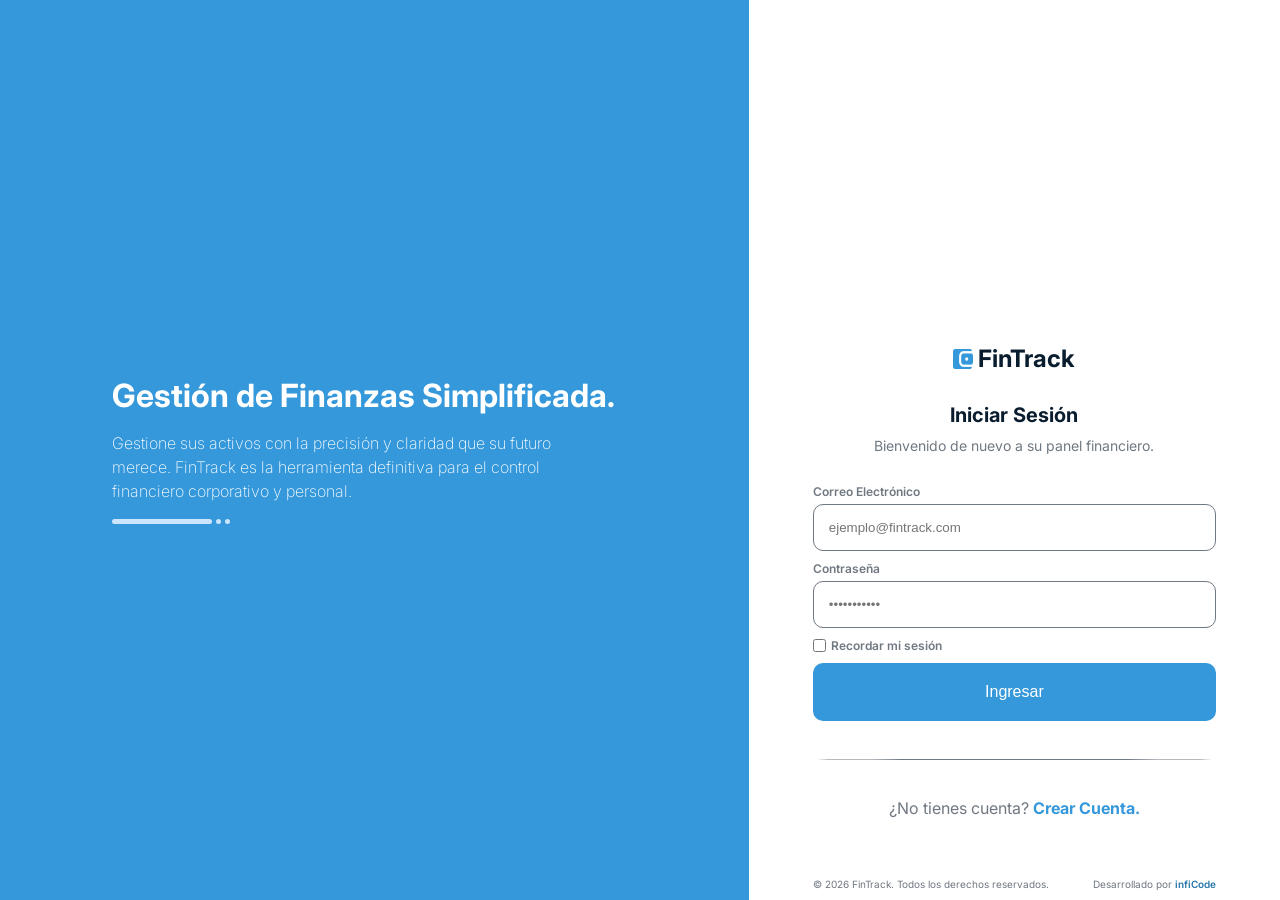
==== pages/login.html @ 6817d7f9 "first commit" ====
<!DOCTYPE html>
<html lang="en">
<head>
    <meta charset="UTF-8">
    <meta name="viewport" content="width=device-width, initial-scale=1.0">
    <link rel="stylesheet" href="../css/login.css">
    <link rel="stylesheet" href="../css/styles.css">
    <link rel="icon" href="../assets/images/Logo FinTrack.png">
    <title>FinTrack - Login</title>
</head>
<body>

    <section id="login-container">

        <div class="login-msj">

            <div class="container-loginMsj">

                <h2>
                Gestión de Finanzas Simplificada.
            </h2>
            <p>
                Gestione sus activos con la precisión y claridad que su futuro
                merece. FinTrack es la herramienta definitiva para el control
                financiero corporativo y personal.
            </p>

            <div class="decorecions">
                <div class="decorecion"></div>
                <div class="decorecion"></div>
                <div class="decorecion"></div>
            </div>

            </div>
            
        </div>

        <div class="login-form">

            <div class="Name-FT">
                <img src="../assets/images/Icon-Wallet.png" alt="wallet">
                <h1>FinTrack</h1>
            </div>

            <div class="tex-1">
                <h2>Iniciar Sesión</h2>
                <p>Bienvenido de nuevo a su panel financiero.</p>
            </div>

            <form action="">
                <div class="input-group">
                    <label for="email">Correo Electrónico</label>
                    <input type="email" id="email" name="email" placeholder="ejemplo@fintrack.com" required>
                </div>

                <div class="input-group">
                    <label for="password">Contraseña</label>
                    <input type="password" id="password" name="password" placeholder="•••••••••••" required>
                </div>

                <div class="imput-group">
                    <input type="checkbox" id="remember" name="remember">
                    <label for="remember">Recordar mi sesión</label>
                </div>

                <button type="submit">Ingresar</button>
            </form>

            <hr>

            <div class="register">
                <p>¿No tienes cuenta? <a href="register.html">Crear Cuenta.</a></p>
            </div>

            <div class="derechosReservados">
                <p>© 2026 FinTrack. Todos los derechos reservados.</p>
                <p>Desarrollado por <a target="_blank" href="https://infi-code.vercel.app/">infiCode</a></p>
            </div>

        </div>


    </section>

</body>
</html>
---- css/login.css ----
body{
    margin: 0;
    padding: 0;
    box-sizing: border-box;
    font-family: "Inter", sans-serif;
    cursor: default;
}

#login-container{
    display: flex;
    flex-direction: row;
}

.login-msj{
    width: 65%;
    height: 100vh;
    background-color: var(--color-primary);
    color: var(--color-secondary);
    display: flex;
    flex-direction: column;
    justify-content: center;
    align-items: center;
}

.container-loginMsj{
    width: 70%;
    margin: 0 auto;
    cursor: default;
}

.login-msj h2{
    font-size: 32px;
    font-weight: bold;
    margin: 0;
}

.login-msj p{
    font-size: 16px;
    font-weight: 200;
    width: 90%;
    line-height: 1.5;
}

.decorecions{
    display: flex;
    flex-direction: row;
    justify-content: left;
    gap: 4px;
}

.decorecion{
    width: 5px;
    height: 5px;
    background-color: var(--color-bg-blue);
    border-radius: 50px;
}

.decorecion:first-child{
    width: 100px;
}


.login-form{
    width: 35%;
    height: 100vh;
    display: flex;
    padding: 0 64px;
    flex-direction: column;
    justify-content: flex-end;
    align-items: center;
    text-align: center;
    gap: 30px;
}

.Name-FT{
    display: flex;
    align-items: center;
    gap: 5px;
}

.Name-FT img{
    width: 20px;
    height: 20px;
}

.Name-FT h1{
    font-size: 24px;
    color: var(--color-logo);
    margin: 0;
}

.tex-1 h2{
    color: var(--color-logo);
    font-size: 20px;
    margin: 0;
}

.tex-1 p{
    color: var(--color-form);
    font-size: 14px;
    margin: 10px 0 0;
}

form{
    width: 100%;
    display: flex;
    flex-direction: column;
    justify-content: left;
}

.input-group{
    display: flex;
    flex-direction: column;
    text-align: left;
    gap: 5px;
}

label{
    font-size: 12px;
    color: var(--color-form);
    font-weight: 600;
}

input{
    margin-bottom: 10px;
    padding: 15px;
    border: 1.5px solid var(--color-form);
    border-radius: 10px;
    transition: .5s ease;
}

input:focus{
    border: 1.5px solid var(--color-primary);
    transition: 1s ease;
    outline: none;
}

.imput-group{
    display: flex;
    flex-direction: row;
    justify-content: left;
    align-items: center;
    width: 100%;
    gap: 5px;
    margin-bottom: 10px;
}

.imput-group input{
    margin: 0;
}

input[type="checkbox"] {
    accent-color: var(--color-primary);
}

button{
    background-color: var(--color-primary);
    padding: 20px;
    width: 100%;
    border: none;
    border-radius: 10px;
    color: var(--color-secondary);
    font-size: 16px;cursor: pointer;
    transition: .4s ease;
}

button:hover{
    background-color: var(--color-primary-black);
    transition: .8s ease;
}

hr{
    width: 100%;
    height: 1px;
    background-color: var(--color-form);
    border-radius: 50%;
    border: none;
}

.register{
    margin-bottom: 30px;
}

.register p{
    font-size: 16px;
    margin: 0;
    color: var(--color-form);
}

.register a{
    text-decoration: none;
    color: var(--color-primary);
    font-weight: 700;
}

.derechosReservados{
    width: 100%;
    display: flex; 
    justify-content: space-between;
    padding-bottom: 10px;
}

.derechosReservados p{
    font-size: 10px;
    color: var(--color-form);
    margin: 0;
}

.derechosReservados a{
    text-decoration: none;
    color: var(--color-primary-black);
    font-weight: 600;
}


/* RESPONSIVES */

@media (max-width: 570px){
    .login-msj{
        display: none;
    }

    .login-form{
        width: 100%;
        padding: 0 28px;
    }

    .Name-FT img{
        width: 24px;
        height: 24px;
    }

    .Name-FT h1{
        font-size: 32px;
    }

    .text-1 h2{
        font-size: 26px;
    }

    input{
    padding: 20px;
    }
}
---- css/styles.css ----
@import url('https://fonts.googleapis.com/css2?family=Inter:ital,opsz,wght@0,14..32,100..900;1,14..32,100..900&display=swap');


:root{

    /* colores */
    --color-primary: #3498DB;
    --color-primary-black: #2876a9;
    --color-secondary: #ffffff;
    --color-bg-primary: #EFF6FF;
    --color-bg-blue: #CCE5FF;

    --color-logo: #091D2E;


    --color-good: #006D37;
    --color-good-bg: #6bfe9c;

    --color-danger: #B4271D;
    --color-danger-bg: #FB5A49;

    --color-form: #707881;
}
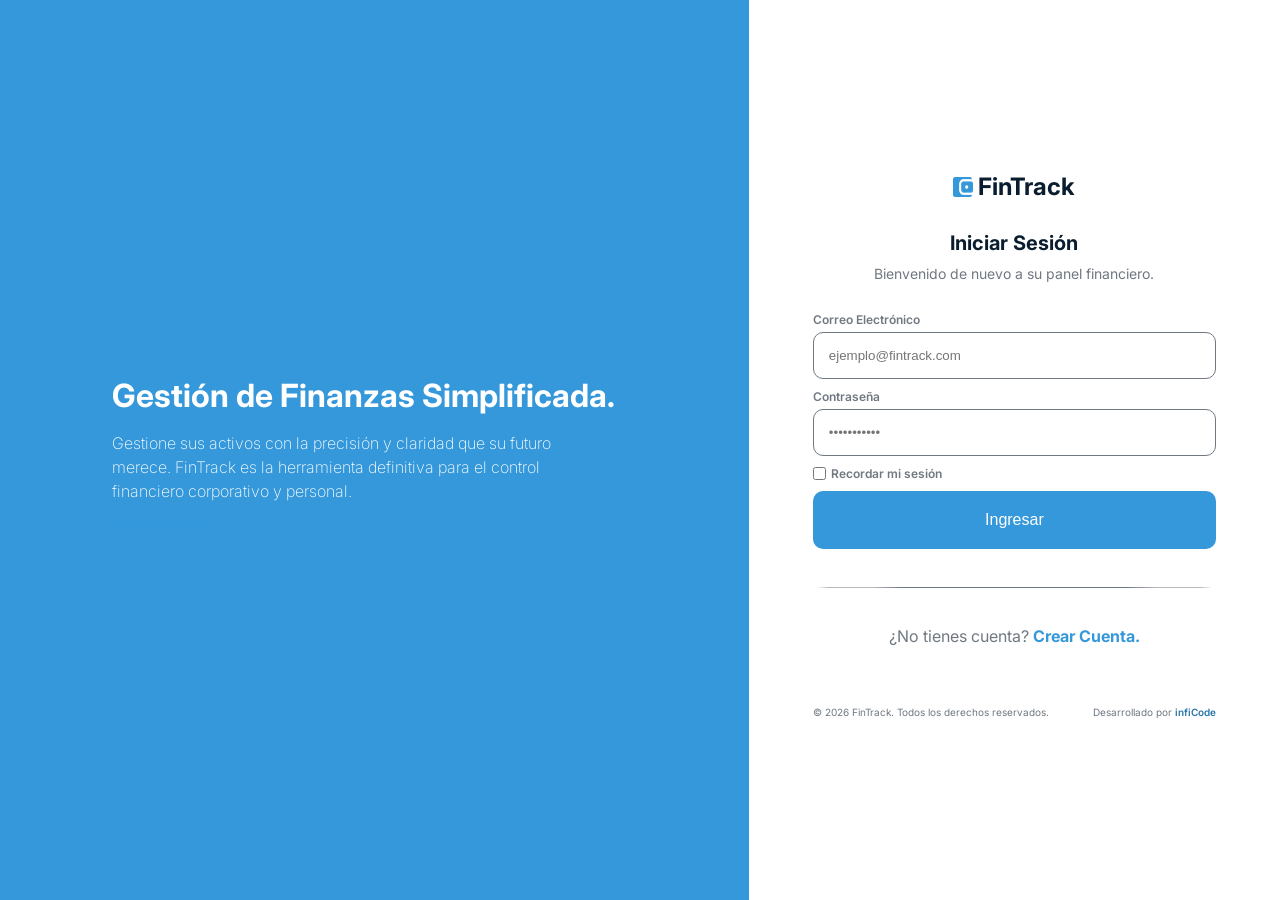
==== commit c5e17297: "funcionalidades y estilos" ====
--- a/pages/login.html
+++ b/pages/login.html
@@ -82,5 +82,7 @@
 
     </section>
 
+
+    <script src="../js/login.js"></script>
 </body>
 </html>
--- a/css/login.css
+++ b/css/login.css
@@ -66,7 +66,7 @@
     display: flex;
     padding: 0 64px;
     flex-direction: column;
-    justify-content: flex-end;
+    justify-content: center;
     align-items: center;
     text-align: center;
     gap: 30px;
--- a/css/styles.css
+++ b/css/styles.css
@@ -5,19 +5,20 @@
 
     /* colores */
     --color-primary: #3498DB;
+    --color-secondary: #ffffff;
     --color-primary-black: #2876a9;
-    --color-secondary: #ffffff;
     --color-bg-primary: #EFF6FF;
-    --color-bg-blue: #CCE5FF;
+    --color-bg-blue: #3498DB20;
 
     --color-logo: #091D2E;
 
-
     --color-good: #006D37;
-    --color-good-bg: #6bfe9c;
+    --color-good-bg: #6bfe9c20;
+    --color-good-bg2: #6bfe9c60;
 
     --color-danger: #B4271D;
-    --color-danger-bg: #FB5A49;
+    --color-danger-bg: #FB5A4920;
 
     --color-form: #707881;
+    --color-bg-form: #494e5420;
 }
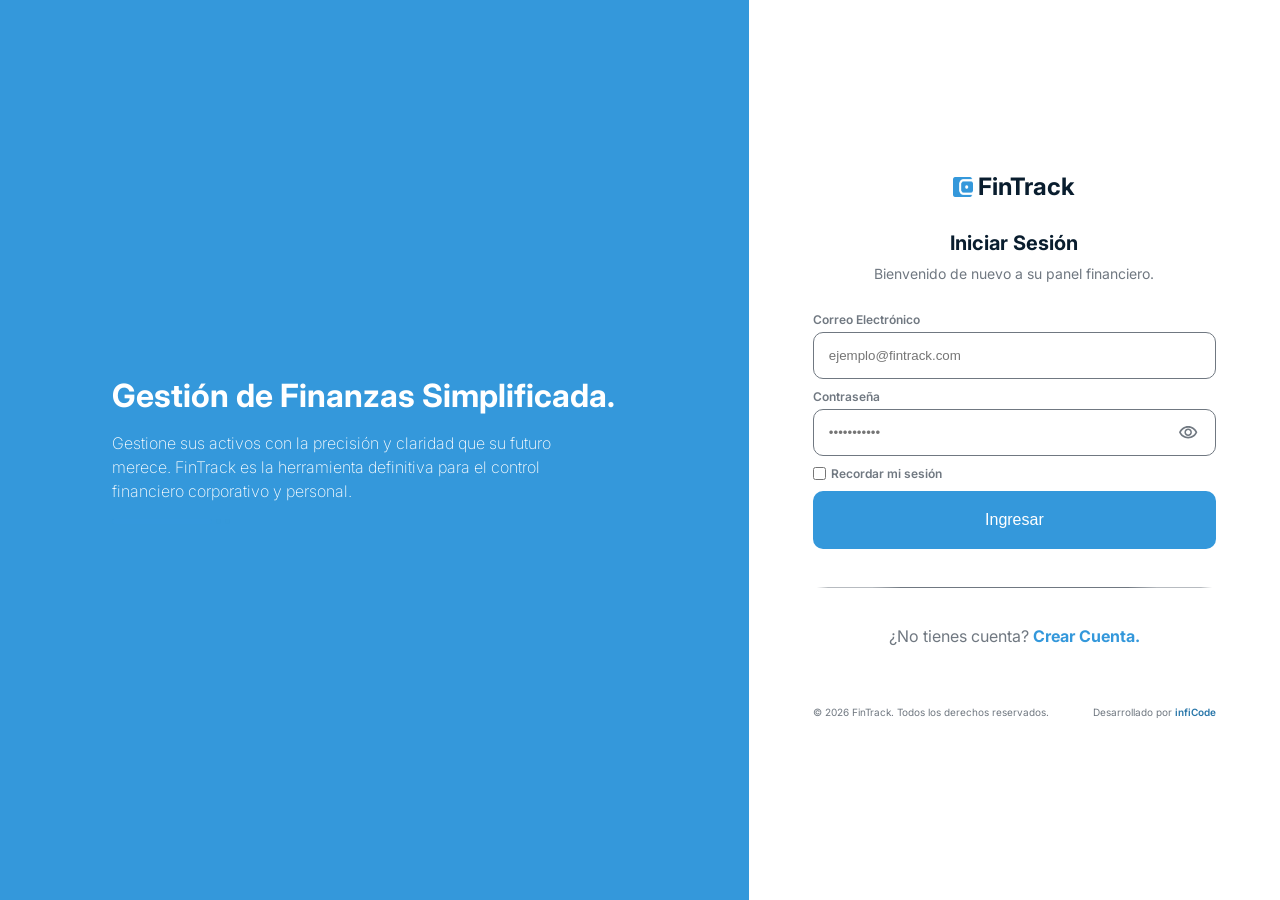
==== commit 769b53fc: "Seguridad y movil" ====
--- a/pages/login.html
+++ b/pages/login.html
@@ -8,6 +8,17 @@
     <link rel="icon" href="../assets/images/Logo FinTrack.png">
     <title>FinTrack - Login</title>
 </head>
+
+<!-- Google tag (gtag.js) -->
+<script async src="https://www.googletagmanager.com/gtag/js?id=G-J57BXHJVJ6"></script>
+<script>
+    window.dataLayer = window.dataLayer || [];
+    function gtag(){dataLayer.push(arguments);}
+    gtag('js', new Date());
+
+    gtag('config', 'G-J57BXHJVJ6');
+</script>
+
 <body>
 
     <section id="login-container">
@@ -47,7 +58,7 @@
                 <p>Bienvenido de nuevo a su panel financiero.</p>
             </div>
 
-            <form action="">
+            <form autocomplete="off" action="">
                 <div class="input-group">
                     <label for="email">Correo Electrónico</label>
                     <input type="email" id="email" name="email" placeholder="ejemplo@fintrack.com" required>
@@ -55,7 +66,10 @@
 
                 <div class="input-group">
                     <label for="password">Contraseña</label>
-                    <input type="password" id="password" name="password" placeholder="•••••••••••" required>
+                    <div class="input-icon">
+                        <input autocomplete="off" type="password" id="password" name="password" placeholder="•••••••••••" required>
+                        <img src="../assets/icons/Visualizacion.svg" alt="icono contraseña" id="togglePassword">                            
+                    </div>
                 </div>
 
                 <div class="imput-group">
--- a/css/login.css
+++ b/css/login.css
@@ -149,6 +149,25 @@
     margin: 0;
 }
 
+.input-icon {
+    position: relative;
+    display: flex;
+    align-items: center;
+    justify-content: center;
+}
+
+.input-icon img {
+    position: absolute;
+    right: 18px;
+    margin-bottom: 10px;
+    cursor: pointer;
+}
+
+.input-icon input {
+    width: 100%;
+    border-radius: 10px;
+}
+
 input[type="checkbox"] {
     accent-color: var(--color-primary);
 }
